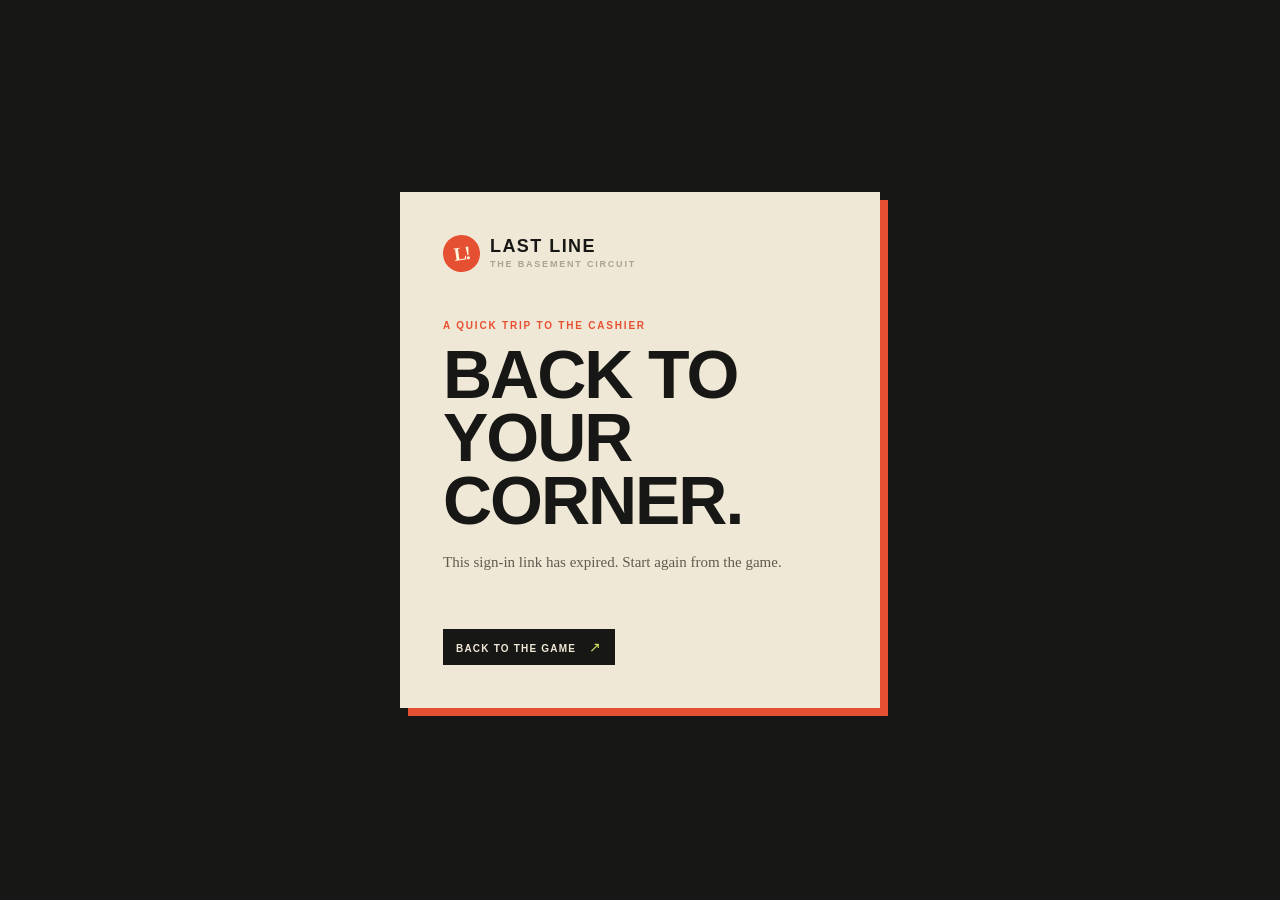
==== auth.html @ 61fe0398 "forge fighters through Pollinations BYOP" ====
<!doctype html>
<html lang="en-GB">
    <head>
        <meta charset="UTF-8" />
        <meta name="viewport" content="width=device-width, initial-scale=1" />
        <meta name="theme-color" content="#171715" />
        <title>Back to your corner — Last Line</title>
        <link rel="stylesheet" href="styles.css" />
        <script type="module" src="src/auth-page.js"></script>
    </head>
    <body class="auth-page">
        <main class="auth-card" aria-labelledby="auth-title">
            <a class="brand auth-brand" href="index.html"><span class="brand-mark" aria-hidden="true">L!</span><span>LAST LINE<small>THE BASEMENT CIRCUIT</small></span></a>
            <p class="eyebrow">A QUICK TRIP TO THE CASHIER</p>
            <h1 id="auth-title">BACK TO<br />YOUR CORNER.</h1>
            <p class="auth-message" data-auth-message aria-live="polite">Checking your ticket…</p>
            <a class="auth-back" href="index.html">BACK TO THE GAME <span aria-hidden="true">↗</span></a>
        </main>
    </body>
</html>
---- styles.css ----
:root {
    color-scheme: light;
    --ink: #171715;
    --paper: #f0e8d6;
    --paper-deep: #e2d7bf;
    --muted: #777263;
    --red: #e65032;
    --acid: #d4e35f;
    --line: rgba(23, 23, 21, 0.22);
    font-family: "Arial Narrow", "Franklin Gothic Medium", Arial, sans-serif;
    background: var(--paper);
    color: var(--ink);
    font-synthesis: none;
    text-rendering: optimizeLegibility;
}

* { box-sizing: border-box; }
body { margin: 0; min-width: 320px; background: var(--paper); }
button, textarea { font: inherit; }
button { color: inherit; }
button:focus-visible, textarea:focus-visible, a:focus-visible { outline: 3px solid var(--red); outline-offset: 3px; }
.masthead { min-height: 72px; padding: 0 clamp(18px, 5vw, 76px); display: flex; align-items: center; justify-content: space-between; gap: 24px; background: var(--ink); color: var(--paper); border-bottom: 3px solid var(--red); }
.brand { display: flex; align-items: center; gap: 10px; color: inherit; text-decoration: none; font-weight: 900; letter-spacing: .08em; font-size: 18px; line-height: .9; }
.brand small { display: block; margin-top: 6px; color: #a9a38f; font: 700 9px/1 Arial, sans-serif; letter-spacing: .2em; }
.brand-mark { display: grid; width: 37px; height: 37px; place-items: center; background: var(--red); color: #fff5df; border-radius: 50%; font: 900 19px/1 Georgia, serif; letter-spacing: -.1em; transform: rotate(-8deg); }
.masthead-right { display: flex; align-items: center; gap: clamp(16px, 4vw, 52px); }
.live-tag, .text-button { font-size: 10px; font-weight: 800; letter-spacing: .16em; }
.live-tag { color: #c6c0ad; }
.live-tag i { display: inline-block; width: 7px; height: 7px; margin-right: 7px; background: var(--acid); border-radius: 50%; box-shadow: 0 0 0 3px #d4e35f2b; }
.text-button { padding: 8px 0; color: var(--paper); background: none; border: 0; cursor: pointer; }
.text-button span { color: var(--acid); font-size: 14px; margin-left: 6px; }
.auth-status { color: #aaa48f; font-size: 8px; font-weight: 800; letter-spacing: .13em; }
.connect-button { padding: 8px 10px; color: var(--ink); background: var(--acid); border: 0; cursor: pointer; font: 900 9px/1 Impact, sans-serif; letter-spacing: .09em; }
main { max-width: 1240px; margin: auto; padding: 0 clamp(18px, 5vw, 76px); }
.intro { min-height: 248px; padding: 42px 0 34px; display: flex; justify-content: space-between; align-items: center; gap: 32px; }
.eyebrow { margin: 0; color: var(--red); font-size: 10px; font-weight: 900; letter-spacing: .18em; }
h1 { margin: 11px 0 9px; font: 900 clamp(39px, 6.2vw, 72px)/.93 Impact, "Arial Narrow", sans-serif; letter-spacing: -.03em; text-transform: uppercase; }
h1 em { color: var(--red); font: italic 900 1em/1 Georgia, serif; letter-spacing: -.065em; text-transform: none; }
.lede { max-width: 450px; margin: 13px 0 0; color: #5f5a4f; font: 16px/1.45 Georgia, serif; }
.round-stamp { width: 120px; height: 120px; flex: 0 0 120px; display: flex; flex-direction: column; justify-content: center; align-items: center; border: 2px solid var(--red); border-radius: 50%; color: var(--red); transform: rotate(8deg); text-align: center; }
.round-stamp span, .round-stamp small { font: 900 8px/1 Arial, sans-serif; letter-spacing: .16em; }
.round-stamp strong { margin: 5px 0; font: 900 21px/.85 Impact, sans-serif; letter-spacing: .015em; }
.round-stamp small { font-size: 7px; }
.bout { position: relative; overflow: hidden; background: var(--ink); color: var(--paper); border: 1px solid var(--ink); box-shadow: 8px 8px 0 var(--paper-deep); }
.bout-strip, .bout-footer { min-height: 33px; padding: 0 16px; display: flex; justify-content: space-between; align-items: center; gap: 12px; font-size: 9px; font-weight: 800; letter-spacing: .16em; }
.bout-strip { border-bottom: 1px solid #f0e8d638; color: #c6c0ad; }
.bout-strip span:first-child { color: var(--acid); }
.fight-stage { position: relative; min-height: 345px; display: grid; grid-template-columns: 1fr 110px 1fr; align-items: center; padding: 20px clamp(8px, 3vw, 40px) 47px; background-color: #242320; background-image: radial-gradient(#f0e8d61a .8px, transparent .8px), linear-gradient(135deg, #292824, #1c1c1a 63%); background-size: 8px 8px, auto; }
.corner { position: relative; z-index: 1; min-width: 0; text-align: center; }
.fighter-art { position: relative; height: 255px; max-width: 330px; margin: 0 auto; display: grid; place-items: center; }
.fighter-art svg { width: min(100%, 260px); height: 100%; overflow: visible; filter: drop-shadow(7px 6px 0 #0008); }
.home-art { --fighter-accent: var(--red); background: radial-gradient(ellipse at center 72%, #e6503233, transparent 58%); }
.home-shadow, .pigeon-shadow { fill: #090909; opacity: .8; }
.home-body { fill: #d0b996; stroke: #171715; stroke-width: 5; stroke-linejoin: round; }
.home-head { fill: #d5bda0; stroke: #171715; stroke-width: 5; stroke-linejoin: round; }
.home-mask { fill: #171715; }
.home-face { fill: var(--acid); }
.home-scarf { fill: var(--fighter-accent); stroke: #171715; stroke-width: 4; stroke-linejoin: round; }
.home-glove, .home-boot { fill: var(--fighter-accent); stroke: #171715; stroke-width: 5; stroke-linejoin: round; }
.home-detail { fill: none; stroke: #8d3c2c; stroke-width: 4; stroke-linecap: round; }
.art-note { position: absolute; bottom: 8px; left: 50%; white-space: nowrap; color: #c2bba6; font: 700 8px/1 Arial, sans-serif; letter-spacing: .13em; transform: translateX(-50%) rotate(-3deg); }
.corner-label { display: flex; justify-content: center; align-items: center; gap: 10px; flex-wrap: wrap; }
.corner-label span { color: #aba694; font-size: 9px; font-weight: 800; letter-spacing: .16em; }
.corner-label b { padding: 6px 9px; color: var(--ink); background: var(--acid); font: 900 12px/1 Impact, sans-serif; letter-spacing: .04em; transform: rotate(-2deg); }
.corner-home .corner-label b { color: var(--paper); background: var(--red); }
.stage-centre { position: relative; z-index: 2; align-self: center; display: grid; place-items: center; }
.stage-wire { position: absolute; width: 1px; height: 100px; background: #f0e8d63a; transform: rotate(35deg); }
.stage-wire-two { transform: rotate(-35deg); }
.stage-mark { display: grid; width: 64px; height: 64px; place-items: center; background: var(--paper); color: var(--red); border: 3px solid var(--ink); outline: 1px solid var(--paper); border-radius: 50%; font: 900 25px/.8 Impact, sans-serif; transform: rotate(-9deg); }
.stage-caption { position: absolute; top: 82px; width: 130px; color: #8f8a7c; text-align: center; font-size: 7px; font-weight: 800; letter-spacing: .14em; }
.pigeon-art { background: radial-gradient(ellipse at center 70%, #d4e35f20, transparent 56%); }
.pigeon-wing { fill: #737d70; stroke: #171715; stroke-width: 5; stroke-linejoin: round; }
.pigeon-body { fill: #858f7a; stroke: #171715; stroke-width: 5; }
.pigeon-neck, .pigeon-head { fill: #a4a98c; stroke: #171715; stroke-width: 5; stroke-linejoin: round; }
.pigeon-beak, .pigeon-feet { fill: #e7a13c; stroke: #171715; stroke-width: 4; stroke-linejoin: round; stroke-linecap: round; }
.pigeon-eye { fill: #171715; stroke: var(--acid); stroke-width: 4; }
.pigeon-crest { fill: var(--red); stroke: #171715; stroke-width: 4; stroke-linejoin: round; }
.pigeon-wing-line { fill: none; stroke: #c8c69f; stroke-width: 4; stroke-linecap: round; }
.pigeon-shoe { fill: var(--red); stroke: #171715; stroke-width: 4; stroke-linejoin: round; }
.pigeon-shorts { fill: #363e44; stroke: #171715; stroke-width: 4; }
.pigeon-stripe { fill: none; stroke: var(--paper); stroke-width: 4; }
.health-row { position: absolute; right: 24px; bottom: 14px; left: 24px; display: grid; grid-template-columns: minmax(50px, 1fr) auto minmax(50px, 1fr); align-items: center; gap: 13px; }
.health-row div { display: flex; gap: 3px; }
.health-row i { height: 7px; flex: 1; background: #777469; transform: skew(-20deg); }
.health-row div:first-child i:nth-child(-n+3) { background: var(--red); }
.health-away { flex-direction: row-reverse; }
.health-row div.health-away i:nth-child(-n+5) { background: var(--acid); }
.health-row span { color: #a39e8c; font-size: 8px; font-weight: 800; letter-spacing: .13em; text-align: center; }
.bout-footer { border-top: 1px solid #f0e8d638; color: #918c7d; font-size: 8px; }
.ringside { display: grid; grid-template-columns: minmax(220px, .74fr) minmax(0, 1.7fr); gap: 20px; margin: 35px 0 0; }
.scout-card { position: relative; min-height: 188px; padding: 19px 20px 18px; overflow: hidden; background: #d8caa9; transform: rotate(-.7deg); box-shadow: 3px 4px 0 #b9ad92; }
.scout-card::before { position: absolute; top: -13px; right: 22px; width: 55px; height: 28px; content: ""; background: #e6503266; transform: rotate(4deg); }
.scout-top { display: flex; justify-content: space-between; align-items: center; gap: 8px; }
.scout-count { color: #777263; font-size: 8px; font-weight: 800; letter-spacing: .12em; }
.scout-question { max-width: 270px; margin: 19px 0 12px; font: 700 19px/1.1 Georgia, serif; }
.scout-button { display: flex; align-items: center; justify-content: space-between; width: 100%; max-width: 175px; padding: 8px 10px; background: var(--ink); color: var(--paper); border: 0; cursor: pointer; font-size: 9px; font-weight: 900; letter-spacing: .12em; }
.scout-button b { color: var(--acid); font-size: 15px; }
.scout-answer { margin: 10px 0 0; color: #793a29; font: italic 700 14px/1.2 Georgia, serif; }
.fighter-form { min-width: 0; padding: 18px 20px 15px; background: #faf5e9; border: 1px solid var(--line); box-shadow: 3px 4px 0 #d2c7b2; }
.fighter-form label { display: flex; justify-content: space-between; align-items: center; gap: 12px; }
.character-count { color: #837d6e; font: 700 10px Arial, sans-serif; }
.character-count b { color: var(--ink); }
.fighter-form textarea { display: block; width: 100%; min-height: 66px; margin: 12px 0 9px; padding: 7px 0; resize: vertical; color: var(--ink); background: transparent; border: 0; border-top: 1px solid var(--line); border-bottom: 1px solid var(--line); border-radius: 0; font: 18px/1.3 Georgia, serif; }
.fighter-form textarea::placeholder { color: #a29b89; font-style: italic; }
.form-bottom { display: flex; align-items: center; justify-content: space-between; gap: 12px; }
.form-bottom p { margin: 0; color: #777263; font: italic 12px/1.25 Georgia, serif; }
.fight-button { min-height: 40px; flex: 0 0 auto; padding: 0 15px; color: var(--paper); background: var(--red); border: 0; box-shadow: 3px 3px 0 var(--ink); cursor: pointer; font: 900 11px/1 Impact, sans-serif; letter-spacing: .08em; }
.fight-button:hover, .scout-button:hover { transform: translate(-1px, -1px); box-shadow: 4px 4px 0 var(--ink); }
.fight-button:disabled { color: #6d675b; background: #d8d0bf; box-shadow: none; cursor: default; }
.fight-button span { margin-left: 10px; color: var(--acid); font-size: 15px; }
.form-status { min-height: 14px; margin: 9px 0 0; color: #777263; font: 11px/1.2 Georgia, serif; }
.fight-tape { margin: 31px 0 48px; border-top: 2px solid var(--ink); }
.tape-heading { display: flex; justify-content: space-between; padding: 11px 0 10px; border-bottom: 1px solid var(--line); }
.tape-heading span:last-child { color: #777263; font-size: 8px; font-weight: 800; letter-spacing: .13em; }
.tape-empty { display: flex; align-items: center; gap: 16px; padding: 15px 0; color: #777263; font: italic 13px/1.35 Georgia, serif; }
.tape-empty p { margin: 0; }
.tape-stamp { display: grid; width: 48px; height: 48px; place-items: center; border: 1px solid #aaa18c; border-radius: 50%; color: #827a67; font: 900 12px/1 Impact, sans-serif; transform: rotate(-11deg); }
.tape-log { margin: 0; padding: 0; list-style: none; }
.tape-log li { display: grid; grid-template-columns: 44px 1fr auto; gap: 12px; align-items: center; padding: 10px 0; border-bottom: 1px solid var(--line); font-size: 12px; }
.tape-log strong { font: 900 11px/1 Impact, sans-serif; letter-spacing: .07em; }
.tape-log span { color: #777263; font: italic 12px/1.3 Georgia, serif; }
.tape-log b { color: var(--red); font-size: 9px; letter-spacing: .1em; }
.footer { display: flex; justify-content: space-between; gap: 12px; padding: 15px clamp(18px, 5vw, 76px); background: var(--ink); color: #969080; font-size: 8px; font-weight: 800; letter-spacing: .13em; }
.modal-backdrop { position: fixed; z-index: 5; inset: 0; display: grid; place-items: center; padding: 20px; background: #171715d9; }
.how-card { width: min(100%, 420px); padding: 26px; background: var(--paper); border: 2px solid var(--ink); box-shadow: 7px 7px 0 var(--red); }
.how-card h2 { margin: 8px 0 12px; font: 900 32px/.95 Impact, sans-serif; text-transform: uppercase; }
.how-card p { color: #5f5a4f; font: 15px/1.45 Georgia, serif; }
.how-card button { padding: 9px 13px; color: var(--paper); background: var(--ink); border: 0; font: 900 10px/1 Impact, sans-serif; letter-spacing: .12em; cursor: pointer; }
.fight-panel { margin: 23px 0 0; padding: 22px clamp(16px, 3vw, 34px); background: #faf5e9; border: 1px solid var(--line); box-shadow: 4px 5px 0 #d2c7b2; }
.dossier-head { display: flex; justify-content: space-between; align-items: center; gap: 20px; }
.dossier-head h2 { margin: 6px 0 0; font: 900 clamp(28px, 4vw, 42px)/.95 Impact, sans-serif; text-transform: uppercase; }
.dossier-number { padding-left: 14px; border-left: 1px solid var(--line); color: #8a8373; text-align: right; font-size: 8px; font-weight: 900; letter-spacing: .16em; line-height: 1.5; }
.dossier-number b { color: var(--red); font-size: 11px; }
.dossier-line { margin: 11px 0 17px; color: #6c6658; font: italic 14px/1.3 Georgia, serif; }
.dossier-traits { display: grid; grid-template-columns: repeat(3, 1fr); gap: 8px; }
.trait-card { min-width: 0; padding: 11px 12px; background: var(--paper); border-top: 2px solid var(--red); }
.trait-card span { display: block; margin-bottom: 5px; color: #827a69; font-size: 8px; font-weight: 900; letter-spacing: .15em; }
.trait-card b { font: 900 13px/1.05 Impact, sans-serif; text-transform: uppercase; }
.move-strip { margin-top: 12px; display: flex; align-items: center; gap: 14px; }
.move-strip > div { display: flex; flex-wrap: wrap; gap: 6px; }
.move-chip { padding: 5px 7px; color: #665f50; background: #ebe2cf; font: 900 9px/1 Impact, sans-serif; letter-spacing: .04em; text-transform: uppercase; }
.tactic-picker { margin-top: 20px; padding-top: 15px; display: grid; grid-template-columns: minmax(150px, .65fr) 1.7fr; gap: 16px; border-top: 1px solid var(--line); }
.tactic-picker > div:first-child > p:last-child { margin: 5px 0 0; color: #777263; font: italic 12px/1.3 Georgia, serif; }
.tactic-options { display: grid; grid-template-columns: repeat(3, 1fr); gap: 7px; }
.tactic-options button { min-height: 54px; padding: 8px 9px; display: flex; flex-direction: column; align-items: flex-start; justify-content: center; gap: 4px; color: var(--ink); background: transparent; border: 1px solid var(--line); text-align: left; cursor: pointer; }
.tactic-options button[aria-pressed="true"] { color: var(--paper); background: var(--ink); border-color: var(--ink); box-shadow: 2px 2px 0 var(--red); }
.tactic-options b { font: 900 12px/1 Impact, sans-serif; letter-spacing: .08em; }
.tactic-options span { color: #837d6e; font: 10px/1.1 Georgia, serif; }
.tactic-options button[aria-pressed="true"] span { color: #d4cbb7; }
.dossier-actions { margin-top: 17px; display: flex; justify-content: space-between; align-items: center; gap: 15px; }
.dossier-actions .form-status { margin: 0; }
.bout-result { margin: 22px 0 0; padding: 20px clamp(16px, 3vw, 34px); color: var(--paper); background: var(--ink); box-shadow: 4px 5px 0 var(--red); }
.result-head { display: flex; align-items: center; justify-content: space-between; flex-wrap: wrap; gap: 12px; padding-bottom: 14px; border-bottom: 1px solid #f0e8d638; }
.result-head h2 { margin: 6px 0 0; color: var(--acid); font: 900 clamp(24px, 4vw, 38px)/.95 Impact, sans-serif; letter-spacing: .02em; text-transform: uppercase; }
.result-head .text-button { font-size: 9px; }
.round-log { margin: 0; padding: 0; list-style: none; }
.round-log li { display: grid; grid-template-columns: 42px minmax(0, 1fr) auto; gap: 9px; align-items: center; padding: 11px 0; border-bottom: 1px solid #f0e8d624; }
.round-log li > b { color: var(--red); font: 900 10px/1 Impact, sans-serif; letter-spacing: .08em; }
.round-log p { margin: 0; color: #e2dbc9; font: 12px/1.35 Georgia, serif; }
.round-log small { color: #a7a18f; font: 9px/1 Arial, sans-serif; white-space: nowrap; }
.rematch-button { margin-top: 15px; padding: 9px 12px; color: var(--ink); background: var(--acid); border: 0; cursor: pointer; font: 900 10px/1 Impact, sans-serif; letter-spacing: .12em; }
.scout-button:disabled { color: var(--ink); background: var(--acid); cursor: default; box-shadow: none; }
[hidden] { display: none !important; }
.auth-page { min-height: 100vh; display: grid; place-items: center; padding: 22px; background: var(--ink); }
.auth-page main.auth-card { width: min(100%, 480px); max-width: 480px; margin: 0; padding: clamp(24px, 6vw, 42px); background: var(--paper); border: 1px solid #f0e8d638; box-shadow: 8px 8px 0 var(--red); }
.auth-brand { margin-bottom: 48px; color: var(--ink); }
.auth-card h1 { margin: 12px 0 20px; font-size: clamp(42px, 9vw, 68px); }
.auth-message { min-height: 42px; color: #5f5a4f; font: 15px/1.4 Georgia, serif; }
.auth-back { display: inline-block; margin-top: 20px; padding: 11px 13px; color: var(--paper); background: var(--ink); text-decoration: none; font: 900 10px/1 Impact, sans-serif; letter-spacing: .12em; }
.auth-back span { margin-left: 9px; color: var(--acid); font-size: 14px; }
@media (max-width: 700px) {
    .masthead { min-height: 61px; padding-inline: 16px; }
    .brand { font-size: 15px; }
    .brand-mark { width: 32px; height: 32px; }
    .live-tag { display: none; }
    .text-button { font-size: 9px; }
    .auth-status { display: none; }
    .connect-button { padding: 7px 8px; font-size: 8px; }
    main { padding-inline: 16px; }
    .intro { min-height: 205px; padding: 31px 0 25px; }
    .round-stamp { width: 84px; height: 84px; flex-basis: 84px; }
    .round-stamp strong { font-size: 15px; }
    .round-stamp span, .round-stamp small { font-size: 6px; }
    .lede { max-width: 330px; font-size: 14px; }
    .fight-stage { min-height: 285px; grid-template-columns: minmax(0, 1fr) 45px minmax(0, 1fr); padding: 14px 7px 44px; }
    .fighter-art { height: 205px; }
    .fighter-art svg { width: 100%; }
    .stage-mark { width: 42px; height: 42px; font-size: 18px; }
    .stage-wire { height: 70px; }
    .stage-caption { top: 60px; width: 80px; font-size: 6px; }
    .corner-label { flex-direction: column; gap: 5px; }
    .corner-label span { font-size: 7px; }
    .corner-label b { font-size: 10px; }
    .art-note { font-size: 6px; }
    .health-row { right: 12px; left: 12px; gap: 7px; }
    .health-row span { max-width: 125px; font-size: 6px; }
    .bout-strip, .bout-footer { padding-inline: 10px; font-size: 7px; letter-spacing: .1em; }
    .ringside { grid-template-columns: 1fr; gap: 16px; margin-top: 27px; }
    .scout-card { min-height: 160px; }
    .scout-question { max-width: 400px; }
    .fighter-form { padding: 15px; }
    .tactic-picker { grid-template-columns: 1fr; gap: 10px; }
    .move-strip { align-items: flex-start; flex-direction: column; gap: 7px; }
    .tactic-options span { font-size: 9px; }
    .round-log li { grid-template-columns: 36px minmax(0, 1fr); }
    .round-log small { grid-column: 2; }
    .dossier-actions { align-items: flex-start; flex-direction: column; }
    .dossier-actions .fight-button { width: 100%; }
    .form-bottom { align-items: flex-start; flex-direction: column; }
    .fight-button { width: 100%; }
    .footer { flex-direction: column; padding-inline: 16px; }
}
@media (max-width: 380px) {
    .round-stamp { width: 68px; height: 68px; flex-basis: 68px; }
    .round-stamp strong { font-size: 12px; }
    .eyebrow { font-size: 8px; }
    h1 { font-size: 36px; }
    .fight-stage { grid-template-columns: minmax(0, 1fr) 34px minmax(0, 1fr); }
    .stage-mark { width: 35px; height: 35px; font-size: 16px; }
}
@media (prefers-reduced-motion: reduce) {
    *, *::before, *::after { scroll-behavior: auto !important; transition-duration: .01ms !important; animation-duration: .01ms !important; animation-iteration-count: 1 !important; }
}
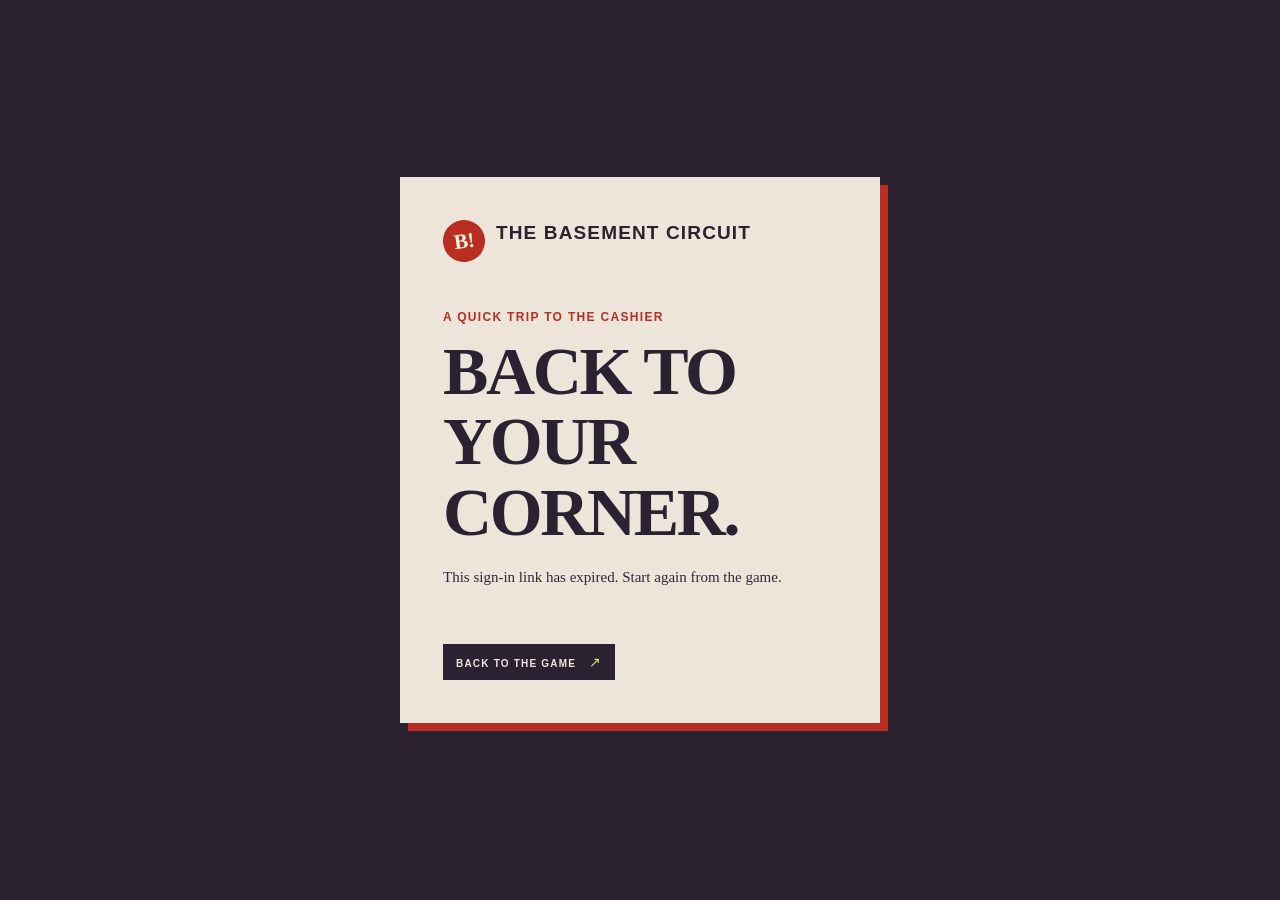
==== commit 229cea0c: "chore(brand): rename app to The Basement Circuit and update screenshot - update brand badge, title, " ====
--- a/auth.html
+++ b/auth.html
@@ -4,13 +4,13 @@
         <meta charset="UTF-8" />
         <meta name="viewport" content="width=device-width, initial-scale=1" />
         <meta name="theme-color" content="#171715" />
-        <title>Back to your corner — Last Line</title>
+        <title>Back to your corner — The Basement Circuit</title>
         <link rel="stylesheet" href="styles.css" />
         <script type="module" src="src/auth-page.js"></script>
     </head>
     <body class="auth-page">
         <main class="auth-card" aria-labelledby="auth-title">
-            <a class="brand auth-brand" href="index.html"><span class="brand-mark" aria-hidden="true">L!</span><span>LAST LINE<small>THE BASEMENT CIRCUIT</small></span></a>
+            <a class="brand auth-brand" href="index.html"><span class="brand-mark" aria-hidden="true">B!</span><span>THE BASEMENT CIRCUIT<small>ROAD TO THE ODD BELT</small></span></a>
             <p class="eyebrow">A QUICK TRIP TO THE CASHIER</p>
             <h1 id="auth-title">BACK TO<br />YOUR CORNER.</h1>
             <p class="auth-message" data-auth-message aria-live="polite">Checking your ticket…</p>
--- a/styles.css
+++ b/styles.css
@@ -1,13 +1,14 @@
 :root {
     color-scheme: light;
-    --ink: #171715;
-    --paper: #f0e8d6;
-    --paper-deep: #e2d7bf;
-    --muted: #777263;
-    --red: #e65032;
-    --acid: #d4e35f;
-    --line: rgba(23, 23, 21, 0.22);
-    font-family: "Arial Narrow", "Franklin Gothic Medium", Arial, sans-serif;
+    --ink: #2b2231;
+    --paper: #eee5da;
+    --paper-deep: #d8cdbe;
+    --paper-card: #f6efe6;
+    --muted: #403244;
+    --red: #ba2e22;
+    --acid: #d5e36b;
+    --line: rgba(43, 34, 49, 0.22);
+    font-family: Arial, sans-serif;
     background: var(--paper);
     color: var(--ink);
     font-synthesis: none;
@@ -15,60 +16,83 @@
 }
 
 * { box-sizing: border-box; }
-body { margin: 0; min-width: 320px; background: var(--paper); }
+body {
+    margin: 0;
+    background-color: #eee5da;
+    background-image:
+        radial-gradient(rgba(43, 34, 49, 0.038) 1px, transparent 1px),
+        linear-gradient(180deg, #eee5da 0%, #e5dcce 100%);
+    background-size: 10px 10px, 100% 100%;
+    background-attachment: fixed;
+}
 button, textarea { font: inherit; }
 button { color: inherit; }
-button:focus-visible, textarea:focus-visible, a:focus-visible { outline: 3px solid var(--red); outline-offset: 3px; }
-.masthead { min-height: 72px; padding: 0 clamp(18px, 5vw, 76px); display: flex; align-items: center; justify-content: space-between; gap: 24px; background: var(--ink); color: var(--paper); border-bottom: 3px solid var(--red); }
-.brand { display: flex; align-items: center; gap: 10px; color: inherit; text-decoration: none; font-weight: 900; letter-spacing: .08em; font-size: 18px; line-height: .9; }
-.brand small { display: block; margin-top: 6px; color: #a9a38f; font: 700 9px/1 Arial, sans-serif; letter-spacing: .2em; }
-.brand-mark { display: grid; width: 37px; height: 37px; place-items: center; background: var(--red); color: #fff5df; border-radius: 50%; font: 900 19px/1 Georgia, serif; letter-spacing: -.1em; transform: rotate(-8deg); }
-.masthead-right { display: flex; align-items: center; gap: clamp(16px, 4vw, 52px); }
-.live-tag, .text-button { font-size: 10px; font-weight: 800; letter-spacing: .16em; }
-.live-tag { color: #c6c0ad; }
-.live-tag i { display: inline-block; width: 7px; height: 7px; margin-right: 7px; background: var(--acid); border-radius: 50%; box-shadow: 0 0 0 3px #d4e35f2b; }
-.text-button { padding: 8px 0; color: var(--paper); background: none; border: 0; cursor: pointer; }
-.text-button span { color: var(--acid); font-size: 14px; margin-left: 6px; }
-.auth-status { color: #aaa48f; font-size: 8px; font-weight: 800; letter-spacing: .13em; }
-.connect-button { padding: 8px 10px; color: var(--ink); background: var(--acid); border: 0; cursor: pointer; font: 900 9px/1 Impact, sans-serif; letter-spacing: .09em; }
-main { max-width: 1240px; margin: auto; padding: 0 clamp(18px, 5vw, 76px); }
-.intro { min-height: 248px; padding: 42px 0 34px; display: flex; justify-content: space-between; align-items: center; gap: 32px; }
-.eyebrow { margin: 0; color: var(--red); font-size: 10px; font-weight: 900; letter-spacing: .18em; }
-h1 { margin: 11px 0 9px; font: 900 clamp(39px, 6.2vw, 72px)/.93 Impact, "Arial Narrow", sans-serif; letter-spacing: -.03em; text-transform: uppercase; }
-h1 em { color: var(--red); font: italic 900 1em/1 Georgia, serif; letter-spacing: -.065em; text-transform: none; }
-.lede { max-width: 450px; margin: 13px 0 0; color: #5f5a4f; font: 16px/1.45 Georgia, serif; }
-.round-stamp { width: 120px; height: 120px; flex: 0 0 120px; display: flex; flex-direction: column; justify-content: center; align-items: center; border: 2px solid var(--red); border-radius: 50%; color: var(--red); transform: rotate(8deg); text-align: center; }
-.round-stamp span, .round-stamp small { font: 900 8px/1 Arial, sans-serif; letter-spacing: .16em; }
-.round-stamp strong { margin: 5px 0; font: 900 21px/.85 Impact, sans-serif; letter-spacing: .015em; }
-.round-stamp small { font-size: 7px; }
-.bout { position: relative; overflow: hidden; background: var(--ink); color: var(--paper); border: 1px solid var(--ink); box-shadow: 8px 8px 0 var(--paper-deep); }
-.bout-strip, .bout-footer { min-height: 33px; padding: 0 16px; display: flex; justify-content: space-between; align-items: center; gap: 12px; font-size: 9px; font-weight: 800; letter-spacing: .16em; }
-.bout-strip { border-bottom: 1px solid #f0e8d638; color: #c6c0ad; }
-.bout-strip span:first-child { color: var(--acid); }
-.fight-stage { position: relative; min-height: 345px; display: grid; grid-template-columns: 1fr 110px 1fr; align-items: center; padding: 20px clamp(8px, 3vw, 40px) 47px; background-color: #242320; background-image: radial-gradient(#f0e8d61a .8px, transparent .8px), linear-gradient(135deg, #292824, #1c1c1a 63%); background-size: 8px 8px, auto; }
-.corner { position: relative; z-index: 1; min-width: 0; text-align: center; }
-.fighter-art { position: relative; height: 255px; max-width: 330px; margin: 0 auto; display: grid; place-items: center; }
-.fighter-art svg { width: min(100%, 260px); height: 100%; overflow: visible; filter: drop-shadow(7px 6px 0 #0008); }
-.home-art { --fighter-accent: var(--red); background: radial-gradient(ellipse at center 72%, #e6503233, transparent 58%); }
+button:focus-visible, textarea:focus-visible, a:focus-visible, dialog button:focus-visible { outline: 3px solid #9d75b7; outline-offset: 3px; }
+.masthead { min-height: 80px; padding: 0 clamp(18px, 4vw, 56px); display: flex; align-items: center; justify-content: space-between; gap: 24px; background: var(--ink); color: var(--paper); border-bottom: 3px solid var(--red); }
+.brand { display: flex; align-items: center; gap: 11px; color: inherit; text-decoration: none; font-weight: 750; letter-spacing: .06em; font-size: 19px; line-height: 1; }
+.brand small { display: block; margin-top: 7px; color: #ece5d8; font: 700 10px/1 Arial, sans-serif; letter-spacing: .18em; }
+.brand-mark { display: grid; width: 42px; height: 42px; place-items: center; background: var(--red); color: #fff5df; border-radius: 50%; font: 900 21px/1 Georgia, serif; letter-spacing: -.02em; transform: rotate(-8deg); }
+.masthead-right { display: flex; align-items: center; gap: clamp(14px, 3vw, 40px); }
+.live-tag, .text-button { font-size: 11px; font-weight: 600; letter-spacing: .09em; }
+.live-tag { color: #f0eade; }
+.live-tag i { display: inline-block; width: 8px; height: 8px; margin-right: 8px; background: var(--acid); border-radius: 50%; box-shadow: 0 0 0 3px #d4e35f40; }
+.text-button { min-height: 44px; padding: 10px 0; color: var(--paper); background: none; border: 0; cursor: pointer; white-space: nowrap; }
+.text-button span { color: var(--acid); font-size: 16px; margin-left: 6px; }
+.auth-status { color: #ece5d8; font-size: 10px; font-weight: 800; letter-spacing: .12em; }
+.connect-button { min-height: 44px; padding: 0 14px; color: var(--ink); background: var(--acid); border: 0; cursor: pointer; font: 700 12px/1.2 Arial, sans-serif; letter-spacing: .035em; }
+main { max-width: 1360px; margin: auto; padding: 0 clamp(18px, 4vw, 56px); }
+.intro { min-height: 270px; padding: 46px 0 40px; display: flex; justify-content: space-between; align-items: center; gap: 32px; }
+.eyebrow { margin: 0; color: var(--red); font-size: 12px; font-weight: 800; letter-spacing: .11em; }
+h1 { margin: 13px 0 11px; font: 700 clamp(42px, 6.2vw, 74px)/1.03 Georgia, serif; letter-spacing: -.035em; text-transform: uppercase; }
+h1 em { color: var(--red); font: italic 700 1em/1 Georgia, serif; letter-spacing: -.045em; text-transform: none; }
+.lede { max-width: 500px; margin: 15px 0 0; color: var(--muted); font: 500 18px/1.6 Georgia, serif; }
+.round-stamp { width: 132px; height: 132px; flex: 0 0 132px; display: flex; flex-direction: column; justify-content: center; align-items: center; border: 2px solid var(--red); border-radius: 50%; color: var(--red); transform: rotate(8deg); text-align: center; }
+.round-stamp span, .round-stamp small { font: 900 10px/1.2 Arial, sans-serif; letter-spacing: .13em; }
+.round-stamp strong { margin: 6px 0; font: 700 21px/.95 Georgia, serif; letter-spacing: .015em; }
+.round-stamp small { font-size: 9px; }
+.bout { position: relative; overflow: hidden; background: var(--ink); color: var(--paper); border: 1px solid var(--ink); box-shadow: 6px 6px 0 var(--paper-deep); }
+.bout-strip, .bout-footer { min-height: 44px; padding: 0 20px; display: flex; justify-content: space-between; align-items: center; gap: 12px; font-size: 11px; font-weight: 600; letter-spacing: .075em; }
+.bout-strip { border-bottom: 1px solid #f0e8d638; color: #f0eade; }
+.bout-strip span:first-child { color: var(--acid); font-weight: 700; }
+.fight-stage { position: relative; min-height: 370px; display: grid; grid-template-columns: 1fr 110px 1fr; align-items: center; padding: 20px clamp(8px, 3vw, 40px) 52px; background-color: #382c40; background-image: radial-gradient(#f4eef21a .8px, transparent .8px), linear-gradient(135deg, #382c40, #241c2a 63%); background-size: 8px 8px, auto; }
+.corner { position: relative; z-index: 1; min-width: 0; text-align: center; display: flex; flex-direction: column; align-items: center; }
+.corner.is-hit { animation: stage-hit-shake .26s ease-in-out; }
+@keyframes stage-hit-shake {
+    0% { transform: translateX(0); }
+    20% { transform: translateX(-6px) rotate(-1.2deg); }
+    40% { transform: translateX(5px) rotate(1deg); }
+    60% { transform: translateX(-3px); }
+    80% { transform: translateX(2px); }
+    100% { transform: translateX(0); }
+}
+.fighter-art { position: relative; height: 195px; width: 100%; max-width: 260px; margin: 0 auto; display: grid; place-items: center; }
+.fighter-art svg { width: min(100%, 220px); height: 100%; filter: drop-shadow(4px 4px 0 rgba(0, 0, 0, 0.35)); }
+.home-art { --fighter-accent: var(--red); background: radial-gradient(ellipse at center 72%, #bda4d633, transparent 58%); }
 .home-shadow, .pigeon-shadow { fill: #090909; opacity: .8; }
 .home-body { fill: #d0b996; stroke: #171715; stroke-width: 5; stroke-linejoin: round; }
 .home-head { fill: #d5bda0; stroke: #171715; stroke-width: 5; stroke-linejoin: round; }
 .home-mask { fill: #171715; }
 .home-face { fill: var(--acid); }
+.home-pupil { fill: #171715; }
 .home-scarf { fill: var(--fighter-accent); stroke: #171715; stroke-width: 4; stroke-linejoin: round; }
 .home-glove, .home-boot { fill: var(--fighter-accent); stroke: #171715; stroke-width: 5; stroke-linejoin: round; }
 .home-detail { fill: none; stroke: #8d3c2c; stroke-width: 4; stroke-linecap: round; }
-.art-note { position: absolute; bottom: 8px; left: 50%; white-space: nowrap; color: #c2bba6; font: 700 8px/1 Arial, sans-serif; letter-spacing: .13em; transform: translateX(-50%) rotate(-3deg); }
-.corner-label { display: flex; justify-content: center; align-items: center; gap: 10px; flex-wrap: wrap; }
-.corner-label span { color: #aba694; font-size: 9px; font-weight: 800; letter-spacing: .16em; }
-.corner-label b { padding: 6px 9px; color: var(--ink); background: var(--acid); font: 900 12px/1 Impact, sans-serif; letter-spacing: .04em; transform: rotate(-2deg); }
-.corner-home .corner-label b { color: var(--paper); background: var(--red); }
+.fighter-tagline { position: relative; z-index: 2; display: flex; justify-content: center; align-items: center; width: 100%; min-height: 28px; margin: 12px 0 10px; }
+.tagline-badge { display: inline-flex; align-items: center; justify-content: center; max-width: min(100%, 280px); padding: 5px 12px; color: #ffffff; background: #1f1724; border: 1px solid #5a4266; box-shadow: 2px 2px 0 rgba(0, 0, 0, 0.45); font: 700 11px/1.25 Arial, sans-serif; letter-spacing: .06em; text-transform: uppercase; white-space: nowrap; overflow: hidden; text-overflow: ellipsis; }
+.corner-home .tagline-badge { border-color: #8b68a0; }
+.corner-away .tagline-badge { border-color: #839276; }
+.fighter-mark { position: absolute; z-index: 2; top: 10px; right: 10px; display: inline-flex; align-items: center; justify-content: center; padding: 2px 7px; border: 1px dashed rgba(240, 232, 214, 0.4); border-radius: 2px; color: #d5e36b; background: rgba(28, 20, 34, 0.9); box-shadow: 2px 2px 0 rgba(0, 0, 0, 0.4); font: 800 9px/1.2 Arial, sans-serif; letter-spacing: .12em; text-transform: uppercase; }
+.fighter-mark:empty { display: none; }
+.corner-label { display: flex; justify-content: center; align-items: center; gap: 10px; flex-wrap: wrap; margin-top: 2px; }
+.corner-label span { color: #f5f0e6; font-size: 11px; font-weight: 800; letter-spacing: .12em; }
+.corner-label b { max-width: 100%; padding: 8px 11px; color: var(--ink); background: var(--acid); font: 700 14px/1.2 Arial, sans-serif; letter-spacing: .01em; overflow-wrap: anywhere; }
+.corner-home .corner-label b { color: var(--paper); background: #71557f; }
 .stage-centre { position: relative; z-index: 2; align-self: center; display: grid; place-items: center; }
-.stage-wire { position: absolute; width: 1px; height: 100px; background: #f0e8d63a; transform: rotate(35deg); }
+.stage-wire { position: absolute; width: 1px; height: 100px; background: #f0e8d64d; transform: rotate(35deg); }
 .stage-wire-two { transform: rotate(-35deg); }
-.stage-mark { display: grid; width: 64px; height: 64px; place-items: center; background: var(--paper); color: var(--red); border: 3px solid var(--ink); outline: 1px solid var(--paper); border-radius: 50%; font: 900 25px/.8 Impact, sans-serif; transform: rotate(-9deg); }
-.stage-caption { position: absolute; top: 82px; width: 130px; color: #8f8a7c; text-align: center; font-size: 7px; font-weight: 800; letter-spacing: .14em; }
-.pigeon-art { background: radial-gradient(ellipse at center 70%, #d4e35f20, transparent 56%); }
+.stage-mark { display: grid; width: 72px; height: 72px; place-items: center; background: #e6dbea; color: #5c3c6d; border: 3px solid var(--ink); outline: 1px solid #e6dbea; border-radius: 50%; font: 700 24px/.8 Georgia, serif; transform: rotate(-6deg); }
+.stage-caption { position: absolute; top: 88px; width: 140px; color: #ded8c8; text-align: center; font-size: 10px; font-weight: 800; letter-spacing: .12em; }
+.pigeon-art { background: radial-gradient(ellipse at center 70%, #9b7baa40, transparent 56%); }
 .pigeon-wing { fill: #737d70; stroke: #171715; stroke-width: 5; stroke-linejoin: round; }
 .pigeon-body { fill: #858f7a; stroke: #171715; stroke-width: 5; }
 .pigeon-neck, .pigeon-head { fill: #a4a98c; stroke: #171715; stroke-width: 5; stroke-linejoin: round; }
@@ -81,142 +105,706 @@
 .pigeon-stripe { fill: none; stroke: var(--paper); stroke-width: 4; }
 .health-row { position: absolute; right: 24px; bottom: 14px; left: 24px; display: grid; grid-template-columns: minmax(50px, 1fr) auto minmax(50px, 1fr); align-items: center; gap: 13px; }
 .health-row div { display: flex; gap: 3px; }
-.health-row i { height: 7px; flex: 1; background: #777469; transform: skew(-20deg); }
-.health-row div:first-child i:nth-child(-n+3) { background: var(--red); }
+.health-row i { height: 9px; flex: 1; background: #473a4e; transform: skew(-20deg); transition: background .18s ease, opacity .18s ease; opacity: .35; }
+.health-row div:first-child i.pip-on { background: var(--fighter-accent, var(--red)); opacity: 1; }
 .health-away { flex-direction: row-reverse; }
-.health-row div.health-away i:nth-child(-n+5) { background: var(--acid); }
-.health-row span { color: #a39e8c; font-size: 8px; font-weight: 800; letter-spacing: .13em; text-align: center; }
-.bout-footer { border-top: 1px solid #f0e8d638; color: #918c7d; font-size: 8px; }
-.ringside { display: grid; grid-template-columns: minmax(220px, .74fr) minmax(0, 1.7fr); gap: 20px; margin: 35px 0 0; }
-.scout-card { position: relative; min-height: 188px; padding: 19px 20px 18px; overflow: hidden; background: #d8caa9; transform: rotate(-.7deg); box-shadow: 3px 4px 0 #b9ad92; }
-.scout-card::before { position: absolute; top: -13px; right: 22px; width: 55px; height: 28px; content: ""; background: #e6503266; transform: rotate(4deg); }
+.health-row div.health-away i.pip-on { background: var(--acid); opacity: 1; }
+.health-row span { color: #ece5d8; font-size: 10px; font-weight: 800; letter-spacing: .1em; text-align: center; }
+.bout-footer { border-top: 1px solid #f0e8d638; color: #ece5d8; }
+.ringside { display: grid; grid-template-columns: minmax(250px, .74fr) minmax(0, 1.7fr); gap: 24px; margin: 42px 0 0; }
+.scout-card { position: relative; min-height: 210px; padding: 24px; overflow: hidden; background: #e7dce9; transform: rotate(-.35deg); box-shadow: 3px 4px 0 #c5b3ca; }
+.scout-card::before { position: absolute; top: -13px; right: 22px; width: 55px; height: 28px; content: ""; background: #d94f3d66; transform: rotate(4deg); }
 .scout-top { display: flex; justify-content: space-between; align-items: center; gap: 8px; }
-.scout-count { color: #777263; font-size: 8px; font-weight: 800; letter-spacing: .12em; }
-.scout-question { max-width: 270px; margin: 19px 0 12px; font: 700 19px/1.1 Georgia, serif; }
-.scout-button { display: flex; align-items: center; justify-content: space-between; width: 100%; max-width: 175px; padding: 8px 10px; background: var(--ink); color: var(--paper); border: 0; cursor: pointer; font-size: 9px; font-weight: 900; letter-spacing: .12em; }
+.scout-meta { display: flex; align-items: center; gap: 8px; }
+.scout-count { color: #3f3342; font-size: 11px; font-weight: 700; letter-spacing: .06em; }
+.scout-cycle { display: inline-grid; place-items: center; width: 26px; height: 26px; padding: 0; background: #d7c5dc; color: #2e1b36; border: 1px solid #a891af; border-radius: 50%; font-size: 13px; font-weight: 700; cursor: pointer; transition: transform .15s ease, background .15s ease; }
+.scout-cycle:hover { background: #cbb4d2; transform: rotate(45deg); }
+.scout-cycle:active { transform: rotate(180deg); }
+.scout-question { max-width: 320px; margin: 22px 0 18px; color: #201625; font: 700 22px/1.35 Georgia, serif; }
+.scout-button { display: flex; align-items: center; justify-content: space-between; width: 100%; max-width: 210px; min-height: 48px; padding: 10px 13px; background: var(--ink); color: var(--paper); border: 0; cursor: pointer; font-size: 12px; font-weight: 700; letter-spacing: .05em; }
 .scout-button b { color: var(--acid); font-size: 15px; }
-.scout-answer { margin: 10px 0 0; color: #793a29; font: italic 700 14px/1.2 Georgia, serif; }
-.fighter-form { min-width: 0; padding: 18px 20px 15px; background: #faf5e9; border: 1px solid var(--line); box-shadow: 3px 4px 0 #d2c7b2; }
+.scout-answer { margin: 16px 0 0; color: #2e1b36; font: italic 600 17px/1.55 Georgia, serif; }
+.fighter-form { min-width: 0; padding: 26px; background: #f6efe5; background-image: radial-gradient(rgba(43, 34, 49, 0.03) 1px, transparent 1px); background-size: 8px 8px; border: 1px solid var(--line); border-radius: 6px; box-shadow: 3px 4px 0 var(--paper-deep); }
 .fighter-form label { display: flex; justify-content: space-between; align-items: center; gap: 12px; }
-.character-count { color: #837d6e; font: 700 10px Arial, sans-serif; }
+.character-count { color: #3f3342; font: 600 13px Arial, sans-serif; white-space: nowrap; }
 .character-count b { color: var(--ink); }
-.fighter-form textarea { display: block; width: 100%; min-height: 66px; margin: 12px 0 9px; padding: 7px 0; resize: vertical; color: var(--ink); background: transparent; border: 0; border-top: 1px solid var(--line); border-bottom: 1px solid var(--line); border-radius: 0; font: 18px/1.3 Georgia, serif; }
-.fighter-form textarea::placeholder { color: #a29b89; font-style: italic; }
+.fighter-form textarea { display: block; width: 100%; min-height: 100px; margin: 16px 0 14px; padding: 12px 2px; resize: vertical; color: var(--ink); background: transparent; border: 0; border-top: 1px solid var(--line); border-bottom: 1px solid var(--line); border-radius: 0; font: 20px/1.55 Georgia, serif; }
+.fighter-form textarea::placeholder { color: #5c4f60; font-style: italic; }
 .form-bottom { display: flex; align-items: center; justify-content: space-between; gap: 12px; }
-.form-bottom p { margin: 0; color: #777263; font: italic 12px/1.25 Georgia, serif; }
-.fight-button { min-height: 40px; flex: 0 0 auto; padding: 0 15px; color: var(--paper); background: var(--red); border: 0; box-shadow: 3px 3px 0 var(--ink); cursor: pointer; font: 900 11px/1 Impact, sans-serif; letter-spacing: .08em; }
+.form-bottom p { margin: 0; color: #3f3342; font: italic 500 15px/1.5 Georgia, serif; }
+.fight-button { min-height: 52px; flex: 0 0 auto; padding: 0 20px; color: #ffffff; background: var(--red); border: 0; box-shadow: 3px 3px 0 var(--ink); cursor: pointer; font: 700 15px/1.2 Arial, sans-serif; letter-spacing: .02em; }
 .fight-button:hover, .scout-button:hover { transform: translate(-1px, -1px); box-shadow: 4px 4px 0 var(--ink); }
-.fight-button:disabled { color: #6d675b; background: #d8d0bf; box-shadow: none; cursor: default; }
-.fight-button span { margin-left: 10px; color: var(--acid); font-size: 15px; }
-.form-status { min-height: 14px; margin: 9px 0 0; color: #777263; font: 11px/1.2 Georgia, serif; }
-.fight-tape { margin: 31px 0 48px; border-top: 2px solid var(--ink); }
-.tape-heading { display: flex; justify-content: space-between; padding: 11px 0 10px; border-bottom: 1px solid var(--line); }
-.tape-heading span:last-child { color: #777263; font-size: 8px; font-weight: 800; letter-spacing: .13em; }
-.tape-empty { display: flex; align-items: center; gap: 16px; padding: 15px 0; color: #777263; font: italic 13px/1.35 Georgia, serif; }
+.fight-button:disabled { color: #ffffff; background: #826c7e; box-shadow: none; cursor: default; }
+.fight-button span { margin-left: 10px; color: inherit; font-size: 16px; }
+.form-status { min-height: 18px; margin: 12px 0 0; color: #352538; font: 600 14px/1.5 Georgia, serif; }
+.fight-tape { margin: 40px 0 52px; border-top: 2px solid var(--ink); }
+.tape-heading { display: flex; justify-content: space-between; align-items: center; padding: 14px 0 13px; border-bottom: 1px solid var(--line); }
+.tape-title-group { display: inline-flex; align-items: baseline; gap: 14px; }
+.tape-subtitle { color: #5c4465; font-size: 11px; font-weight: 700; letter-spacing: .08em; }
+.tape-heading [data-action="clear-tape"] {
+    color: #5c3c6d;
+    background: transparent;
+    border: 1px solid #aa95b2;
+    padding: 4px 10px;
+    font: 700 11px/1 Arial, sans-serif;
+    letter-spacing: .08em;
+    cursor: pointer;
+    border-radius: 2px;
+    transition: all .15s ease;
+}
+.tape-heading [data-action="clear-tape"]:hover {
+    color: var(--red);
+    border-color: var(--red);
+    background: rgba(230, 80, 50, 0.06);
+}
+.tape-empty { display: flex; align-items: center; gap: 20px; padding: 20px 0; color: #3f3342; font: italic 500 15px/1.5 Georgia, serif; }
 .tape-empty p { margin: 0; }
-.tape-stamp { display: grid; width: 48px; height: 48px; place-items: center; border: 1px solid #aaa18c; border-radius: 50%; color: #827a67; font: 900 12px/1 Impact, sans-serif; transform: rotate(-11deg); }
+.tape-stamp { display: grid; width: 56px; height: 56px; place-items: center; border: 2px solid #8e7399; border-radius: 50%; color: #5c3c6d; font: 700 14px/1 Georgia, serif; transform: rotate(-8deg); }
 .tape-log { margin: 0; padding: 0; list-style: none; }
-.tape-log li { display: grid; grid-template-columns: 44px 1fr auto; gap: 12px; align-items: center; padding: 10px 0; border-bottom: 1px solid var(--line); font-size: 12px; }
-.tape-log strong { font: 900 11px/1 Impact, sans-serif; letter-spacing: .07em; }
-.tape-log span { color: #777263; font: italic 12px/1.3 Georgia, serif; }
-.tape-log b { color: var(--red); font-size: 9px; letter-spacing: .1em; }
-.footer { display: flex; justify-content: space-between; gap: 12px; padding: 15px clamp(18px, 5vw, 76px); background: var(--ink); color: #969080; font-size: 8px; font-weight: 800; letter-spacing: .13em; }
-.modal-backdrop { position: fixed; z-index: 5; inset: 0; display: grid; place-items: center; padding: 20px; background: #171715d9; }
-.how-card { width: min(100%, 420px); padding: 26px; background: var(--paper); border: 2px solid var(--ink); box-shadow: 7px 7px 0 var(--red); }
-.how-card h2 { margin: 8px 0 12px; font: 900 32px/.95 Impact, sans-serif; text-transform: uppercase; }
-.how-card p { color: #5f5a4f; font: 15px/1.45 Georgia, serif; }
-.how-card button { padding: 9px 13px; color: var(--paper); background: var(--ink); border: 0; font: 900 10px/1 Impact, sans-serif; letter-spacing: .12em; cursor: pointer; }
-.fight-panel { margin: 23px 0 0; padding: 22px clamp(16px, 3vw, 34px); background: #faf5e9; border: 1px solid var(--line); box-shadow: 4px 5px 0 #d2c7b2; }
-.dossier-head { display: flex; justify-content: space-between; align-items: center; gap: 20px; }
-.dossier-head h2 { margin: 6px 0 0; font: 900 clamp(28px, 4vw, 42px)/.95 Impact, sans-serif; text-transform: uppercase; }
-.dossier-number { padding-left: 14px; border-left: 1px solid var(--line); color: #8a8373; text-align: right; font-size: 8px; font-weight: 900; letter-spacing: .16em; line-height: 1.5; }
-.dossier-number b { color: var(--red); font-size: 11px; }
-.dossier-line { margin: 11px 0 17px; color: #6c6658; font: italic 14px/1.3 Georgia, serif; }
-.dossier-traits { display: grid; grid-template-columns: repeat(3, 1fr); gap: 8px; }
-.trait-card { min-width: 0; padding: 11px 12px; background: var(--paper); border-top: 2px solid var(--red); }
-.trait-card span { display: block; margin-bottom: 5px; color: #827a69; font-size: 8px; font-weight: 900; letter-spacing: .15em; }
-.trait-card b { font: 900 13px/1.05 Impact, sans-serif; text-transform: uppercase; }
-.move-strip { margin-top: 12px; display: flex; align-items: center; gap: 14px; }
-.move-strip > div { display: flex; flex-wrap: wrap; gap: 6px; }
-.move-chip { padding: 5px 7px; color: #665f50; background: #ebe2cf; font: 900 9px/1 Impact, sans-serif; letter-spacing: .04em; text-transform: uppercase; }
-.tactic-picker { margin-top: 20px; padding-top: 15px; display: grid; grid-template-columns: minmax(150px, .65fr) 1.7fr; gap: 16px; border-top: 1px solid var(--line); }
-.tactic-picker > div:first-child > p:last-child { margin: 5px 0 0; color: #777263; font: italic 12px/1.3 Georgia, serif; }
-.tactic-options { display: grid; grid-template-columns: repeat(3, 1fr); gap: 7px; }
-.tactic-options button { min-height: 54px; padding: 8px 9px; display: flex; flex-direction: column; align-items: flex-start; justify-content: center; gap: 4px; color: var(--ink); background: transparent; border: 1px solid var(--line); text-align: left; cursor: pointer; }
-.tactic-options button[aria-pressed="true"] { color: var(--paper); background: var(--ink); border-color: var(--ink); box-shadow: 2px 2px 0 var(--red); }
-.tactic-options b { font: 900 12px/1 Impact, sans-serif; letter-spacing: .08em; }
-.tactic-options span { color: #837d6e; font: 10px/1.1 Georgia, serif; }
-.tactic-options button[aria-pressed="true"] span { color: #d4cbb7; }
-.dossier-actions { margin-top: 17px; display: flex; justify-content: space-between; align-items: center; gap: 15px; }
-.dossier-actions .form-status { margin: 0; }
-.bout-result { margin: 22px 0 0; padding: 20px clamp(16px, 3vw, 34px); color: var(--paper); background: var(--ink); box-shadow: 4px 5px 0 var(--red); }
-.result-head { display: flex; align-items: center; justify-content: space-between; flex-wrap: wrap; gap: 12px; padding-bottom: 14px; border-bottom: 1px solid #f0e8d638; }
-.result-head h2 { margin: 6px 0 0; color: var(--acid); font: 900 clamp(24px, 4vw, 38px)/.95 Impact, sans-serif; letter-spacing: .02em; text-transform: uppercase; }
-.result-head .text-button { font-size: 9px; }
+.tape-log li { display: grid; grid-template-columns: 80px 1fr auto; gap: 16px; align-items: center; padding: 16px 0; border-bottom: 1px solid var(--line); font-size: 15px; }
+.tape-log strong { color: #543763; font: 700 13px/1.3 Arial, sans-serif; }
+.tape-log strong.tape-win { color: #5b7519; }
+.tape-log strong.tape-loss { color: #8e2b1b; }
+.tape-log span { color: #3f3342; font: italic 500 15px/1.55 Georgia, serif; }
+.tape-log b { color: var(--red); font-size: 12px; font-weight: 700; }
+.footer { display: flex; justify-content: space-between; align-items: center; flex-wrap: wrap; gap: 16px; padding: 18px clamp(18px, 4vw, 56px); background: var(--ink); color: #ded2e4; font-size: 11px; font-weight: 600; letter-spacing: .055em; }
+.pollinations-badge { display: inline-flex; align-items: center; transition: transform .15s ease, opacity .15s ease; }
+.pollinations-badge:hover { transform: translateY(-1px); opacity: .95; }
+.pollinations-badge img { height: 26px; width: auto; display: block; }
+.how-dialog::backdrop { background: #211827d9; backdrop-filter: blur(3px); }
+.how-dialog h2 { margin: 8px 0 10px; font: 700 clamp(30px, 7vw, 38px)/1.12 Georgia, serif; }
+.how-intro, .how-footnote { color: var(--muted); font: 16px/1.55 Georgia, serif; }
+.how-steps { margin: 22px 0; padding: 0; list-style: none; }
+.how-steps li { display: grid; grid-template-columns: 34px 1fr; gap: 12px; align-items: start; padding: 14px 0; border-top: 1px solid var(--line); }
+.how-steps li > span { display: grid; width: 30px; height: 30px; place-items: center; border-radius: 50%; color: var(--paper); background: #71557f; font-size: 11px; font-weight: 500; }
+.how-steps p { margin: 1px 0 0; color: var(--muted); font: 15px/1.55 Georgia, serif; }
+.how-steps b { color: var(--ink); font-weight: 700; }
+.how-footnote { margin: 18px 0; padding-left: 14px; border-left: 3px solid var(--acid); font-size: 14px; }
+.how-close { min-height: 48px; padding: 10px 16px; color: var(--paper); background: var(--ink); border: 0; font: 500 14px/1.2 Arial, sans-serif; cursor: pointer; }
+.how-close span { margin-left: 10px; color: var(--acid); }
+.forge-panel {
+    margin: 28px 0 0;
+    padding: 24px clamp(20px, 3vw, 36px);
+    display: flex;
+    align-items: center;
+    gap: 22px;
+    background: #f5ede2;
+    border: 2px dashed #9b7baa;
+    box-shadow: 4px 4px 0 var(--paper-deep);
+    animation: forge-in 300ms cubic-bezier(.2,.8,.2,1) both;
+}
+@keyframes forge-in {
+    from { opacity: 0; transform: translateY(6px); }
+    to { opacity: 1; transform: translateY(0); }
+}
+.forge-stamp {
+    flex: 0 0 74px;
+    height: 74px;
+    display: grid;
+    place-items: center;
+    border: 2px solid var(--red);
+    border-radius: 50%;
+    color: var(--red);
+    font: 900 12px/1 Arial, sans-serif;
+    letter-spacing: .14em;
+    transform: rotate(-7deg);
+    animation: stamp-pulse 1.8s ease-in-out infinite alternate;
+}
+@keyframes stamp-pulse {
+    from { transform: rotate(-7deg) scale(1); }
+    to { transform: rotate(-4deg) scale(1.06); }
+}
+.forge-content { flex: 1; min-width: 0; }
+.forge-title { margin: 6px 0 4px; color: var(--ink); font: 700 clamp(22px, 3.5vw, 28px)/1.2 Georgia, serif; }
+.forge-status { margin: 0 0 14px; color: var(--muted); font: italic 600 15px/1.5 Georgia, serif; }
+.forge-track { width: 100%; height: 6px; background: #ded2e2; overflow: hidden; border-radius: 3px; }
+.forge-meter { width: 38%; height: 100%; background: linear-gradient(90deg, var(--red), var(--acid)); border-radius: 3px; animation: forge-sweep 1.6s ease-in-out infinite; }
+@keyframes forge-sweep {
+    0% { transform: translateX(-100%); }
+    50% { transform: translateX(180%); }
+    100% { transform: translateX(350%); }
+}
+.fighter-form[aria-busy="true"] .fight-button {
+    background: #2b2231;
+    color: var(--acid);
+    box-shadow: 3px 3px 0 var(--red);
+    cursor: wait;
+    animation: button-pulse 1.4s ease-in-out infinite alternate;
+}
+@keyframes button-pulse {
+    from { opacity: .9; }
+    to { opacity: 1; transform: translateY(-1px); }
+}
+.home-art.is-inking {
+    animation: inking-shimmer 1.5s ease-in-out infinite alternate;
+}
+@keyframes inking-shimmer {
+    from { filter: drop-shadow(0 0 4px var(--red)); opacity: .85; }
+    to { filter: drop-shadow(0 0 12px var(--acid)); opacity: 1; }
+}
+.fight-panel {
+    position: relative;
+    margin: 36px 0 0;
+    padding: clamp(26px, 4vw, 42px);
+    background-color: #f7f1e6;
+    background-image:
+        radial-gradient(rgba(58, 38, 68, 0.045) 1px, transparent 1px),
+        linear-gradient(135deg, #fcf8ee 0%, #f0e6d6 100%);
+    background-size: 10px 10px, auto;
+    border: 2px solid #2b2231;
+    border-radius: 8px;
+    box-shadow: 
+        0 0 0 3px #dacbb5,
+        5px 6px 0 #2b2231;
+}
+.fight-panel::before {
+    content: "";
+    position: absolute;
+    inset: 8px;
+    border: 1px dashed rgba(61, 44, 71, 0.22);
+    border-radius: 4px;
+    pointer-events: none;
+}
+.matchmaker-header {
+    position: relative;
+    z-index: 1;
+    display: flex;
+    justify-content: space-between;
+    align-items: flex-end;
+    flex-wrap: wrap;
+    gap: 14px;
+    padding-bottom: 16px;
+    border-bottom: 2px solid #2b2231;
+    margin-bottom: 22px;
+}
+.matchmaker-header h2 { margin: 4px 0 0; color: #1f1425; font: 700 clamp(24px, 3.5vw, 36px)/1.15 Georgia, serif; letter-spacing: -.02em; }
+.matchmaker-sub { font: 800 11px/1.2 Arial, sans-serif; letter-spacing: .08em; color: var(--red); background: rgba(230, 80, 50, 0.1); padding: 6px 12px; border-radius: 3px; border: 1px solid rgba(230, 80, 50, 0.25); }
+.dossier-grid {
+    position: relative;
+    z-index: 1;
+    display: grid;
+    grid-template-columns: repeat(auto-fit, minmax(320px, 1fr));
+    gap: 22px;
+}
+.card-dossier {
+    background: #fbf8f2;
+    border: 2px solid #2b2231;
+    border-radius: 6px;
+    padding: clamp(16px, 2.5vw, 22px);
+    box-shadow: 4px 4px 0 #dacbb5;
+    display: flex;
+    flex-direction: column;
+    justify-content: space-between;
+}
+.card-home { border-top: 5px solid #71557f; }
+.card-away { border-top: 5px solid #556b2f; }
+.card-dossier .dossier-head {
+    position: relative;
+    display: flex;
+    align-items: center;
+    gap: 14px;
+    padding-bottom: 14px;
+    border-bottom: 1px solid #dcd1c2;
+}
+.dossier-avatar {
+    width: 62px;
+    height: 62px;
+    border-radius: 4px;
+    border: 2px solid #2b2231;
+    background: #eae2d5;
+    overflow: hidden;
+    display: grid;
+    place-items: center;
+    box-shadow: 2px 2px 0 rgba(0, 0, 0, 0.18);
+    flex-shrink: 0;
+}
+.card-home .dossier-avatar {
+    background: #edd8d4;
+    color: #8f3020;
+    border-color: #5d251d;
+}
+.card-away .dossier-avatar {
+    background: #e2e8d4;
+    color: #3b5220;
+    border-color: #374624;
+}
+.dossier-avatar img {
+    width: 100%;
+    height: 100%;
+    object-fit: cover;
+    transition: opacity .3s ease;
+}
+.dossier-avatar svg {
+    width: 36px;
+    height: 36px;
+    opacity: .85;
+}
+.dossier-titles {
+    flex: 1;
+    min-width: 0;
+}
+.dossier-titles .eyebrow {
+    font-size: 10px;
+    margin-bottom: 2px;
+}
+.dossier-titles h3 {
+    margin: 2px 0 0;
+    color: #1f1425;
+    font: 700 clamp(20px, 2.4vw, 26px)/1.15 Georgia, serif;
+    letter-spacing: -.01em;
+    overflow-wrap: anywhere;
+}
+.dossier-number {
+    display: inline-flex;
+    flex-direction: column;
+    align-items: center;
+    justify-content: center;
+    padding: 6px 12px;
+    background: #2b2231;
+    color: #f5eedf;
+    border: 1px solid #4d3856;
+    border-radius: 4px;
+    box-shadow: 2px 2px 0 var(--red);
+    font-size: 9px;
+    font-weight: 800;
+    letter-spacing: .1em;
+    text-align: center;
+    line-height: 1.35;
+    flex-shrink: 0;
+}
+.card-away .dossier-number {
+    box-shadow: 2px 2px 0 #839276;
+}
+.dossier-number b { color: var(--acid); font-size: 13px; font-weight: 900; }
+.card-away .dossier-number b { color: #d5e36b; }
+.dossier-line {
+    position: relative;
+    margin: 10px 0 16px;
+    padding: 8px 12px;
+    min-height: 48px;
+    display: flex;
+    align-items: center;
+    background: rgba(255, 255, 255, 0.65);
+    border-left: 3px solid var(--red);
+    border-radius: 0 4px 4px 0;
+    color: #2b1f30;
+    font: italic 600 14px/1.45 Georgia, serif;
+}
+.card-away .dossier-line {
+    border-left-color: #839276;
+}
+.card-dossier .dossier-traits {
+    position: relative;
+    display: grid;
+    grid-template-columns: repeat(3, minmax(0, 1fr));
+    gap: 10px;
+    margin-top: 10px;
+}
+.trait-card {
+    min-width: 0;
+    padding: 12px 14px;
+    background: #fbf8f2;
+    border: 1px solid #dcd1c2;
+    border-top: 3px solid #825e94;
+    border-radius: 4px;
+    box-shadow: 2px 2px 0 rgba(43, 34, 49, 0.06);
+    display: flex;
+    flex-direction: column;
+}
+.trait-card.trait-strength,
+.trait-card.trait-weakness,
+.trait-card.trait-quirk {
+    min-height: 124px;
+}
+.trait-card.trait-strength b,
+.trait-card.trait-weakness b,
+.trait-card.trait-quirk b {
+    flex: 1;
+    font-size: 14px;
+    line-height: 1.35;
+}
+.trait-card.trait-power,
+.trait-card.trait-speed,
+.trait-card.trait-guard {
+    min-height: 72px;
+    justify-content: space-between;
+}
+.trait-card.trait-look {
+    grid-column: 1 / -1;
+    min-height: 64px;
+    border-top-color: #4a3456;
+    justify-content: center;
+}
+.trait-card.trait-look b {
+    font-size: 13px;
+    line-height: 1.4;
+    font-weight: 600;
+}
+.trait-card.trait-power { border-top-color: var(--red); }
+.trait-card.trait-speed { border-top-color: #9cb225; }
+.trait-card.trait-guard { border-top-color: #6e4f80; }
+.trait-card.trait-strength { border-top-color: #ba2e22; }
+.trait-card.trait-weakness { border-top-color: #7b6883; }
+.trait-card.trait-quirk { border-top-color: #427278; }
+.trait-card > span:not(.trait-icon) { display: inline-block; margin: 0 0 6px; color: #4a3852; font-size: 11px; font-weight: 700; letter-spacing: .07em; text-transform: uppercase; vertical-align: middle; }
+.trait-card .trait-icon { display: inline-grid; width: 22px; height: 22px; margin: 0 8px 6px 0; place-items: center; color: #71557f; font: 700 16px/1 Arial, sans-serif; vertical-align: middle; }
+.trait-card b { display: block; color: #1b1220; font: 700 16px/1.45 Arial, sans-serif; overflow-wrap: anywhere; }
+.trait-card b.trait-stat-row {
+    display: flex;
+    align-items: center;
+    gap: 12px;
+    margin-top: 6px;
+}
+.stat-val {
+    display: inline-flex;
+    align-items: center;
+    justify-content: center;
+    min-width: 28px;
+    height: 28px;
+    font: 900 18px/1 Arial, sans-serif;
+    color: #1b1220;
+    background: rgba(43, 34, 49, 0.08);
+    border: 1px solid rgba(43, 34, 49, 0.15);
+    border-radius: 3px;
+    font-variant-numeric: tabular-nums;
+}
+.stat-pips {
+    display: inline-flex;
+    align-items: center;
+    gap: 4px;
+}
+.stat-pips i {
+    display: inline-block;
+    width: 8px;
+    height: 14px;
+    transform: skew(-15deg);
+    border-radius: 1px;
+}
+.trait-power .pip-on { background: var(--red); }
+.trait-speed .pip-on { background: #9db226; }
+.trait-guard .pip-on { background: #71557f; }
+.pip-off { background: #dfd4c4; }
+.move-strip {
+    position: relative;
+    z-index: 1;
+    margin-top: auto;
+    padding-top: 16px;
+    min-height: 76px;
+    display: flex;
+    align-items: flex-start;
+    gap: 18px;
+    border-top: 1px solid #ded3c4;
+}
+.move-strip > div { display: flex; flex-wrap: wrap; gap: 8px; }
+.move-chip { padding: 7px 13px; color: #1e1324; background: #ebdff0; border: 1px solid #c9b8d2; border-radius: 3px; box-shadow: 1px 1px 0 rgba(0, 0, 0, 0.12); font: 700 12px/1.3 Arial, sans-serif; letter-spacing: .03em; text-transform: uppercase; }
+.tactic-picker {
+    position: relative;
+    z-index: 1;
+    margin-top: 24px;
+    padding-top: 20px;
+    display: grid;
+    grid-template-columns: minmax(170px, .65fr) 1.7fr;
+    gap: 20px;
+    border-top: 1px solid #ded3c4;
+}
+.tactic-picker > div:first-child > p:last-child { margin: 7px 0 0; color: #3f3342; font: italic 600 15px/1.55 Georgia, serif; }
+.tactic-options { display: grid; grid-template-columns: repeat(3, 1fr); gap: 10px; }
+.tactic-options button {
+    min-height: 72px;
+    padding: 12px 14px;
+    display: flex;
+    flex-direction: column;
+    align-items: flex-start;
+    justify-content: center;
+    gap: 6px;
+    color: var(--ink);
+    background: #fbf8f2;
+    border: 1px solid #d4c7b6;
+    border-radius: 4px;
+    box-shadow: 2px 2px 0 rgba(43, 34, 49, 0.1);
+    text-align: left;
+    cursor: pointer;
+    transition: transform .12s ease, box-shadow .12s ease;
+}
+.tactic-options button:hover { transform: translate(-1px, -1px); box-shadow: 3px 3px 0 rgba(43, 34, 49, 0.2); }
+.tactic-options button[aria-pressed="true"] { color: #ffffff; background: #2b2231; border-color: #2b2231; box-shadow: 2px 2px 0 var(--red); }
+.tactic-options b { font: 700 15px/1.25 Arial, sans-serif; letter-spacing: .02em; }
+.tactic-options span { color: #3f3342; font: 500 14px/1.35 Georgia, serif; }
+.tactic-options button[aria-pressed="true"] span { color: #e8ddeb; }
+.dossier-actions { margin-top: 22px; display: flex; justify-content: space-between; align-items: center; gap: 18px; }
+.dossier-actions .form-status { margin: 0; color: #352538; font-weight: 600; }
+.bout-result { margin: 28px 0 0; padding: 26px clamp(20px, 3vw, 38px); color: var(--paper); background: #302638; box-shadow: 4px 5px 0 #9b7baa; }
+.result-head { display: flex; align-items: center; justify-content: space-between; flex-wrap: wrap; gap: 16px; padding-bottom: 18px; border-bottom: 1px solid #f0e8d638; }
+.result-head h2 { margin: 8px 0 0; color: var(--acid); font: 700 clamp(30px, 4vw, 40px)/1.12 Georgia, serif; }
+.result-head .eyebrow { color: #f8daf2; }
+.result-head .text-button { font-size: 11px; }
 .round-log { margin: 0; padding: 0; list-style: none; }
-.round-log li { display: grid; grid-template-columns: 42px minmax(0, 1fr) auto; gap: 9px; align-items: center; padding: 11px 0; border-bottom: 1px solid #f0e8d624; }
-.round-log li > b { color: var(--red); font: 900 10px/1 Impact, sans-serif; letter-spacing: .08em; }
-.round-log p { margin: 0; color: #e2dbc9; font: 12px/1.35 Georgia, serif; }
-.round-log small { color: #a7a18f; font: 9px/1 Arial, sans-serif; white-space: nowrap; }
-.rematch-button { margin-top: 15px; padding: 9px 12px; color: var(--ink); background: var(--acid); border: 0; cursor: pointer; font: 900 10px/1 Impact, sans-serif; letter-spacing: .12em; }
+.round-log li {
+    scroll-margin-bottom: 80px;
+    display: grid;
+    grid-template-columns: 68px 24px minmax(0, 1fr) auto;
+    gap: 12px;
+    align-items: center;
+    padding: 13px 12px;
+    border-bottom: 1px solid #f4eef226;
+    border-left: 3px solid transparent;
+    transition: background .15s ease;
+    animation: tape-hit 320ms cubic-bezier(.2,.8,.2,1) both;
+}
+.round-log li > b { color: #ebd2f7; font: 600 12px/1.3 Arial, sans-serif; }
+.event-mark { color: var(--acid); font: 700 17px/1 Arial, sans-serif; text-align: center; }
+.round-log p { margin: 0; color: #ffffff; font: 500 15px/1.5 Georgia, serif; }
+.round-log small { color: #ded2e4; font: 700 11px/1.3 Arial, sans-serif; white-space: nowrap; }
+
+.round-log li.hit-dealt {
+    border-left-color: var(--acid);
+    background: rgba(157, 178, 38, 0.1);
+}
+.round-log li.hit-dealt .event-mark { color: var(--acid); }
+.round-log li.hit-dealt small {
+    color: var(--ink);
+    background: var(--acid);
+    padding: 3px 8px;
+    border-radius: 3px;
+    font-weight: 800;
+    letter-spacing: .04em;
+}
+
+.round-log li.hit-taken {
+    border-left-color: var(--red);
+    background: rgba(230, 80, 50, 0.12);
+}
+.round-log li.hit-taken .event-mark { color: var(--red); }
+.round-log li.hit-taken small {
+    color: #ffffff;
+    background: var(--red);
+    padding: 3px 8px;
+    border-radius: 3px;
+    font-weight: 800;
+    letter-spacing: .04em;
+}
+
+.round-log li.hit-exploit {
+    border-left-color: #f5b73d;
+    background: rgba(245, 183, 61, 0.16);
+}
+.round-log li.hit-exploit .event-mark { color: #f5b73d; }
+.round-log li.hit-exploit small {
+    color: #1f1425;
+    background: #f5b73d;
+    padding: 3px 8px;
+    border-radius: 3px;
+    font-weight: 800;
+    letter-spacing: .04em;
+    box-shadow: 0 0 10px rgba(245, 183, 61, 0.45);
+}
+
+.round-log li.hit-miss {
+    border-left-color: #695d70;
+    opacity: .78;
+}
+.round-log li.hit-miss .event-mark { color: #a89bb0; }
+.round-log li.hit-miss small {
+    color: #bfaec6;
+    background: #251b2c;
+    padding: 3px 7px;
+    border-radius: 3px;
+    border: 1px solid #483852;
+}
+.round-log li small {
+    position: relative;
+}
+.dust-puff {
+    position: absolute;
+    right: -6px;
+    top: 50%;
+    transform: translateY(-50%);
+    width: 22px;
+    height: 22px;
+    border-radius: 50%;
+    background: radial-gradient(circle, rgba(240, 232, 214, 0.9) 0%, rgba(240, 232, 214, 0) 75%);
+    pointer-events: none;
+    animation: dust-puff-anim .35s ease-out forwards;
+}
+@keyframes dust-puff-anim {
+    0% { transform: translateY(-50%) scale(0.3); opacity: 1; }
+    100% { transform: translateY(-50%) scale(2.4); opacity: 0; }
+}
+.result-stamp-wrap {
+    display: flex;
+    justify-content: center;
+    align-items: center;
+    margin: 18px 0;
+}
+.result-stamp {
+    display: inline-block;
+    padding: 10px 24px;
+    border: 3px dashed;
+    border-radius: 4px;
+    font: 900 clamp(16px, 2.5vw, 22px)/1.1 Impact, Arial, sans-serif;
+    letter-spacing: .12em;
+    text-transform: uppercase;
+    transform: rotate(-3deg);
+    animation: stamp-slam .35s cubic-bezier(.175, .885, .32, 1.275) both;
+}
+.result-stamp.is-win {
+    color: #171715;
+    background: var(--acid);
+    border-color: #d5e36b;
+    box-shadow: 4px 4px 0 #7e941b;
+}
+.result-stamp.is-loss {
+    color: #ffffff;
+    background: var(--red);
+    border-color: #f77a63;
+    box-shadow: 4px 4px 0 #942b1b;
+}
+@keyframes stamp-slam {
+    0% { transform: scale(2.2) rotate(14deg); opacity: 0; }
+    100% { transform: scale(1) rotate(-3deg); opacity: 1; }
+}
+.round-verdict {
+    display: block !important;
+    scroll-margin-bottom: 100px;
+    padding: 0 !important;
+    margin: 22px 0 10px !important;
+    border: none !important;
+    background: transparent !important;
+    animation: stamp-slam .4s cubic-bezier(.175, .885, .32, 1.275) both;
+}
+.verdict-banner {
+    padding: 18px 22px;
+    border-radius: 4px;
+    border: 3px dashed;
+    text-align: center;
+}
+.verdict-win .verdict-banner {
+    background: var(--acid);
+    border-color: #d5e36b;
+    box-shadow: 4px 4px 0 #7e941b;
+    color: #171715;
+}
+.verdict-loss .verdict-banner {
+    background: var(--red);
+    border-color: #f77a63;
+    box-shadow: 4px 4px 0 #942b1b;
+    color: #ffffff;
+}
+.verdict-badge {
+    display: inline-block;
+    padding: 4px 12px;
+    border-radius: 3px;
+    background: #171715;
+    color: #f5eedf;
+    font: 900 12px/1 Arial, sans-serif;
+    letter-spacing: .12em;
+    text-transform: uppercase;
+    margin-bottom: 8px;
+}
+.verdict-win .verdict-badge {
+    background: #2b2231;
+    color: var(--acid);
+}
+.verdict-banner h3 {
+    margin: 4px 0;
+    font: 900 clamp(22px, 3.5vw, 32px)/1.1 Impact, Arial, sans-serif;
+    letter-spacing: .06em;
+    text-transform: uppercase;
+}
+.verdict-banner p {
+    margin: 4px 0 0;
+    font: 700 13px/1.3 Arial, sans-serif;
+    letter-spacing: .08em;
+    text-transform: uppercase;
+    opacity: .95;
+}
+.rematch-button { min-height: 48px; margin-top: 18px; padding: 10px 16px; color: var(--ink); background: var(--acid); border: 0; cursor: pointer; font: 700 14px/1.3 Arial, sans-serif; }
+.rematch-button:disabled, .result-head button:disabled { opacity: .55; cursor: wait; }
+.fight-button:disabled { cursor: wait; }
+@keyframes tape-hit { from { opacity: 0; transform: translateY(8px); } to { opacity: 1; transform: translateY(0); } }
 .scout-button:disabled { color: var(--ink); background: var(--acid); cursor: default; box-shadow: none; }
 [hidden] { display: none !important; }
 .auth-page { min-height: 100vh; display: grid; place-items: center; padding: 22px; background: var(--ink); }
 .auth-page main.auth-card { width: min(100%, 480px); max-width: 480px; margin: 0; padding: clamp(24px, 6vw, 42px); background: var(--paper); border: 1px solid #f0e8d638; box-shadow: 8px 8px 0 var(--red); }
 .auth-brand { margin-bottom: 48px; color: var(--ink); }
 .auth-card h1 { margin: 12px 0 20px; font-size: clamp(42px, 9vw, 68px); }
-.auth-message { min-height: 42px; color: #5f5a4f; font: 15px/1.4 Georgia, serif; }
+.auth-message { min-height: 42px; color: #352538; font: 500 15px/1.4 Georgia, serif; }
 .auth-back { display: inline-block; margin-top: 20px; padding: 11px 13px; color: var(--paper); background: var(--ink); text-decoration: none; font: 900 10px/1 Impact, sans-serif; letter-spacing: .12em; }
 .auth-back span { margin-left: 9px; color: var(--acid); font-size: 14px; }
 @media (max-width: 700px) {
-    .masthead { min-height: 61px; padding-inline: 16px; }
-    .brand { font-size: 15px; }
-    .brand-mark { width: 32px; height: 32px; }
+    .masthead { min-height: 72px; padding-inline: 16px; }
+    .masthead { gap: 12px; }
+    .brand { gap: 8px; font-size: 15px; }
+    .brand > span:last-child { white-space: nowrap; }
+    .brand small { font-size: 8px; letter-spacing: .12em; }
+    .brand-mark { width: 36px; height: 36px; }
+    .masthead-right { gap: 8px; }
     .live-tag { display: none; }
     .text-button { font-size: 9px; }
     .auth-status { display: none; }
-    .connect-button { padding: 7px 8px; font-size: 8px; }
+    .connect-button { min-height: 42px; padding-inline: 8px; font-size: 9px; }
     main { padding-inline: 16px; }
-    .intro { min-height: 205px; padding: 31px 0 25px; }
-    .round-stamp { width: 84px; height: 84px; flex-basis: 84px; }
-    .round-stamp strong { font-size: 15px; }
-    .round-stamp span, .round-stamp small { font-size: 6px; }
-    .lede { max-width: 330px; font-size: 14px; }
-    .fight-stage { min-height: 285px; grid-template-columns: minmax(0, 1fr) 45px minmax(0, 1fr); padding: 14px 7px 44px; }
-    .fighter-art { height: 205px; }
+    .intro { min-height: 0; padding: 32px 0 24px; align-items: flex-start; flex-direction: column; gap: 8px; }
+    .intro-copy { width: 100%; }
+    h1 { font-size: clamp(42px, 10vw, 54px); }
+    .round-stamp { width: 96px; height: 96px; flex-basis: 96px; align-self: flex-end; }
+    .round-stamp strong { margin: 4px 0; font-size: 15px; }
+    .round-stamp span, .round-stamp small { font-size: 8px; }
+    .lede { max-width: 520px; font-size: 17px; }
+    .fight-stage { min-height: 320px; grid-template-columns: minmax(0, 1fr) 50px minmax(0, 1fr); padding: 18px 8px 50px; }
+    .fighter-art { height: 220px; }
     .fighter-art svg { width: 100%; }
-    .stage-mark { width: 42px; height: 42px; font-size: 18px; }
-    .stage-wire { height: 70px; }
-    .stage-caption { top: 60px; width: 80px; font-size: 6px; }
-    .corner-label { flex-direction: column; gap: 5px; }
-    .corner-label span { font-size: 7px; }
-    .corner-label b { font-size: 10px; }
-    .art-note { font-size: 6px; }
-    .health-row { right: 12px; left: 12px; gap: 7px; }
-    .health-row span { max-width: 125px; font-size: 6px; }
-    .bout-strip, .bout-footer { padding-inline: 10px; font-size: 7px; letter-spacing: .1em; }
-    .ringside { grid-template-columns: 1fr; gap: 16px; margin-top: 27px; }
-    .scout-card { min-height: 160px; }
-    .scout-question { max-width: 400px; }
-    .fighter-form { padding: 15px; }
-    .tactic-picker { grid-template-columns: 1fr; gap: 10px; }
-    .move-strip { align-items: flex-start; flex-direction: column; gap: 7px; }
-    .tactic-options span { font-size: 9px; }
-    .round-log li { grid-template-columns: 36px minmax(0, 1fr); }
-    .round-log small { grid-column: 2; }
-    .dossier-actions { align-items: flex-start; flex-direction: column; }
+    .stage-mark { width: 50px; height: 50px; font-size: 21px; }
+    .stage-wire { height: 78px; }
+    .stage-caption { display: none; }
+    .tagline-badge { font-size: 10px; padding: 4px 8px; max-width: 100%; }
+    .corner-label { flex-direction: column; gap: 7px; }
+    .corner-label span { font-size: 9px; }
+    .corner-label b { font-size: 12px; }
+    .health-row { right: 12px; left: 12px; grid-template-columns: 1fr 1fr; gap: 10px; }
+    .health-row span { display: none; }
+    .bout-strip, .bout-footer { min-height: 42px; align-items: flex-start; flex-direction: column; gap: 5px; padding: 10px 12px; font-size: 10px; letter-spacing: .05em; }
+    .ringside { grid-template-columns: 1fr; gap: 18px; margin-top: 32px; }
+    .scout-card { min-height: 0; padding: 22px; }
+    .scout-question { max-width: 520px; font-size: 22px; }
+    .fighter-form { padding: 20px; }
+    .fighter-form textarea { min-height: 96px; font-size: 19px; }
+    .tactic-picker { grid-template-columns: 1fr; gap: 14px; }
+    .tactic-options { grid-template-columns: repeat(2, minmax(0, 1fr)); gap: 9px; }
+    .tactic-options button:last-child { grid-column: 1 / -1; }
+    .move-strip { align-items: flex-start; flex-direction: column; gap: 9px; }
+    .forge-panel { flex-direction: column; text-align: center; gap: 14px; padding: 20px 16px; }
+    .forge-stamp { align-self: center; }
+    .fight-panel, .bout-result { padding: 22px 20px; }
+    .dossier-head { align-items: flex-start; }
+    .dossier-head h2 { font-size: clamp(28px, 8vw, 36px); }
+    .dossier-traits { grid-template-columns: repeat(2, minmax(0, 1fr)); }
+    .trait-card:last-child { grid-column: 1 / -1; }
+    .round-log li { grid-template-columns: 52px 18px minmax(0, 1fr); gap: 8px; align-items: start; }
+    .round-log p, .round-log small { grid-column: 3; }
+    .round-log p { font-size: 15px; }
+    .round-log small { margin-top: 2px; }
+    .tape-log li { grid-template-columns: 48px minmax(0, 1fr); gap: 10px; align-items: start; }
+    .tape-log b { grid-column: 2; justify-self: end; }
+    .dossier-actions { align-items: stretch; flex-direction: column; }
     .dossier-actions .fight-button { width: 100%; }
     .form-bottom { align-items: flex-start; flex-direction: column; }
     .fight-button { width: 100%; }
-    .footer { flex-direction: column; padding-inline: 16px; }
+    .footer { flex-direction: column; padding-inline: 16px; line-height: 1.5; }
 }
 @media (max-width: 380px) {
-    .round-stamp { width: 68px; height: 68px; flex-basis: 68px; }
-    .round-stamp strong { font-size: 12px; }
-    .eyebrow { font-size: 8px; }
-    h1 { font-size: 36px; }
-    .fight-stage { grid-template-columns: minmax(0, 1fr) 34px minmax(0, 1fr); }
-    .stage-mark { width: 35px; height: 35px; font-size: 16px; }
+    .masthead { flex-wrap: wrap; gap: 8px; padding-block: 10px; }
+    .masthead-right { width: 100%; justify-content: space-between; }
+    main { padding-inline: 14px; }
+    .round-stamp { width: 84px; height: 84px; flex-basis: 84px; }
+    .round-stamp strong { font-size: 15px; }
+    h1 { font-size: clamp(38px, 12vw, 44px); }
+    .fight-stage { grid-template-columns: minmax(0, 1fr) 42px minmax(0, 1fr); }
+    .stage-mark { width: 42px; height: 42px; font-size: 18px; }
+    .corner-label b { padding: 7px 8px; font-size: 11px; }
+    .bout-strip, .bout-footer { padding-inline: 9px; font-size: 8px; }
+    .fight-panel, .bout-result { padding-inline: 16px; }
+    .fighter-form textarea { min-height: 112px; }
 }
 @media (prefers-reduced-motion: reduce) {
     *, *::before, *::after { scroll-behavior: auto !important; transition-duration: .01ms !important; animation-duration: .01ms !important; animation-iteration-count: 1 !important; }
